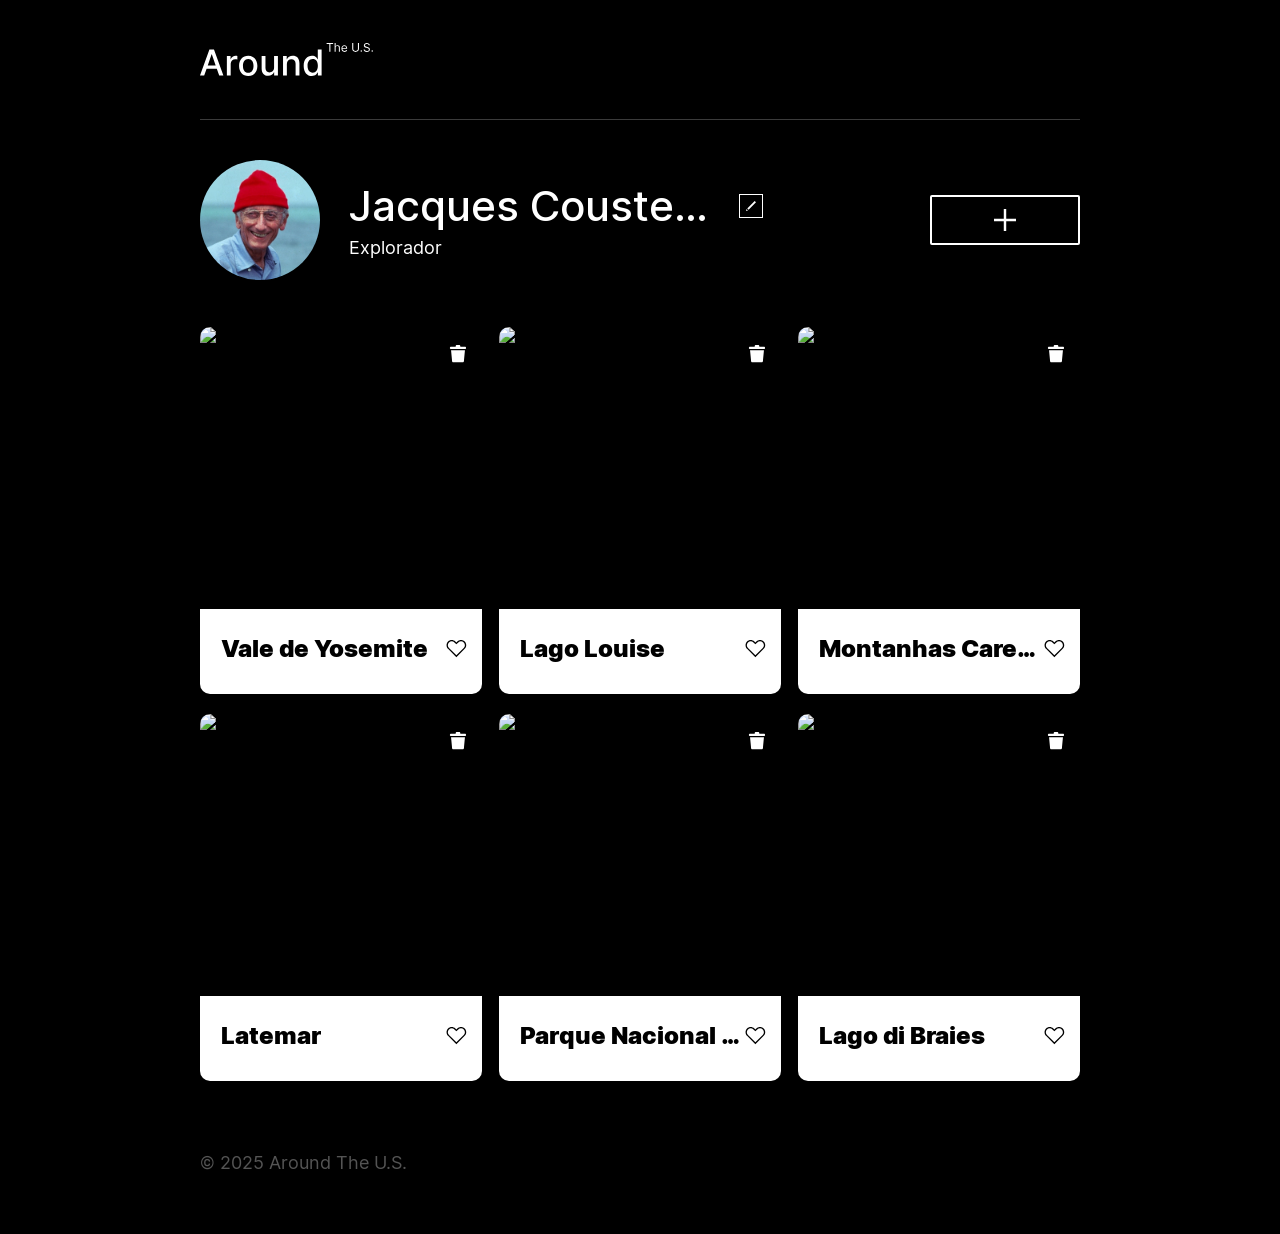
==== index.html @ c012722f "Initial commit" ====
<!DOCTYPE html>
<html lang="pt">
  <head>
    <meta charset="UTF-8" />
    <meta content="width=device-width, initial-scale=1.0" name="viewport" />
    <meta content="ie=edge" http-equiv="X-UA-Compatible" />
    <title>Around The U.S.</title>
    <link href="./pages/index.css" rel="stylesheet" />
  </head>
  <body class="page">
    <div class="page__content">
      <header class="header page__section">
        <img
          alt="Logotipo Around The U.S."
          class="logo header__logo"
          src="./images/logo.svg"
        />
      </header>
      <main class="content">
        <section class="profile page__section">
          <img class="profile__image" src="./images/avatar.jpg" alt="Avatar" />
          <div class="profile__info">
            <h1 class="profile__title">Jacques Cousteau</h1>
            <button
              aria-label="Editar perfil"
              class="profile__edit-button"
              type="button"
            ></button>
            <p class="profile__description">Explorador</p>
          </div>
          <button
            aria-label="Adicionar cartão"
            class="profile__add-button"
            type="button"
          ></button>
        </section>
        <section class="cards page__section">
          <ul class="cards__list">
            <li class="card">
              <img
                class="card__image"
                src="https://practicum-content.s3.us-west-1.amazonaws.com/web-code/moved_yosemite.jpg"
                alt="Vale de Yosemite"
              />
              <button
                aria-label="Excluir cartão"
                class="card__delete-button"
                type="button"
              ></button>
              <div class="card__description">
                <h2 class="card__title">Vale de Yosemite</h2>
                <button
                  aria-label="Botão de curtir"
                  class="card__like-button"
                  type="button"
                ></button>
              </div>
            </li>
            <li class="card">
              <img
                class="card__image"
                src="https://practicum-content.s3.us-west-1.amazonaws.com/web-code/moved_lake-louise.jpg"
                alt="Lago Louise"
              />
              <button
                aria-label="Excluir cartão"
                class="card__delete-button"
                type="button"
              ></button>
              <div class="card__description">
                <h2 class="card__title">Lago Louise</h2>
                <button
                  aria-label="Botão de curtir"
                  class="card__like-button"
                  type="button"
                ></button>
              </div>
            </li>
            <li class="card">
              <img
                class="card__image"
                src="https://practicum-content.s3.us-west-1.amazonaws.com/web-code/moved_bald-mountains.jpg"
                alt="Montanhas Carecas"
              />
              <button
                aria-label="Excluir cartão"
                class="card__delete-button"
                type="button"
              ></button>
              <div class="card__description">
                <h2 class="card__title">Montanhas Carecas</h2>
                <button
                  aria-label="Botão de curtir"
                  class="card__like-button"
                  type="button"
                ></button>
              </div>
            </li>
            <li class="card">
              <img
                class="card__image"
                src="https://practicum-content.s3.us-west-1.amazonaws.com/web-code/moved_latemar.jpg"
                alt="Latemar"
              />
              <button
                aria-label="Excluir cartão"
                class="card__delete-button"
                type="button"
              ></button>
              <div class="card__description">
                <h2 class="card__title">Latemar</h2>
                <button
                  aria-label="Botão de curtir"
                  class="card__like-button"
                  type="button"
                ></button>
              </div>
            </li>
            <li class="card">
              <img
                class="card__image"
                src="https://practicum-content.s3.us-west-1.amazonaws.com/web-code/moved_vanoise.jpg"
                alt="Parque Nacional da Vanoise"
              />
              <button
                aria-label="Excluir cartão"
                class="card__delete-button"
                type="button"
              ></button>
              <div class="card__description">
                <h2 class="card__title">Parque Nacional da Vanoise</h2>
                <button
                  aria-label="Botão de curtir"
                  class="card__like-button"
                  type="button"
                ></button>
              </div>
            </li>
            <li class="card">
              <img
                class="card__image"
                src="https://practicum-content.s3.us-west-1.amazonaws.com/web-code/moved_lago.jpg"
                alt="Lago di Braies"
              />
              <button
                aria-label="Excluir cartão"
                class="card__delete-button"
                type="button"
              ></button>
              <div class="card__description">
                <h2 class="card__title">Lago di Braies</h2>
                <button
                  aria-label="Botão de curtir"
                  class="card__like-button"
                  type="button"
                ></button>
              </div>
            </li>
          </ul>
        </section>
      </main>
      <footer class="footer page__section">
        <p class="footer__copyright">© 2025 Around The U.S.</p>
      </footer>
      <div class="popup" id="edit-popup">
        <div class="popup__content">
          <button
            aria-label="Fechar pop-up"
            class="popup__close"
            type="button"
          ></button>
          <h3 class="popup__title">Editar perfil</h3>
          <form class="popup__form" id="edit-profile-form">
            <input
              class="popup__input popup__input_type_name"
              name="name"
              placeholder="Nome"
              type="text"
            />
            <input
              class="popup__input popup__input_type_description"
              name="description"
              placeholder="Sobre mim"
              type="text"
            />
            <button class="button popup__button" type="submit">Salvar</button>
          </form>
        </div>
      </div>
      <div class="popup" id="new-card-popup">
        <div class="popup__content">
          <button
            aria-label="Fechar pop-up"
            class="popup__close"
            type="button"
          ></button>
          <h3 class="popup__title">Novo local</h3>
          <form class="popup__form" id="new-card-form">
            <input
              class="popup__input popup__input_type_card-name"
              name="place-name"
              placeholder="Título"
              required
              type="text"
            />
            <input
              class="popup__input popup__input_type_url"
              name="link"
              placeholder="Link de Imagem"
              required
              type="url"
            />
            <button class="button popup__button" type="submit">Criar</button>
          </form>
        </div>
      </div>
      <div class="popup" id="image-popup">
        <div class="popup__content popup__content_content_image">
          <button
            aria-label="Fechar pop-up"
            class="popup__close"
            type="button"
          ></button>
          <img alt="" class="popup__image" src="#" />
          <p class="popup__caption"></p>
        </div>
      </div>
    </div>
  </body>
</html>
---- pages/index.css ----
@import url("../vendor/normalize.css");
@import url("../vendor/fonts.css");

@import url("../blocks/page.css");
@import url("../blocks/header.css");
@import url("../blocks/content.css");
@import url("../blocks/footer.css");
@import url("../blocks/profile.css");
@import url("../blocks/cards.css");
@import url("../blocks/card.css");
@import url("../blocks/popup.css");
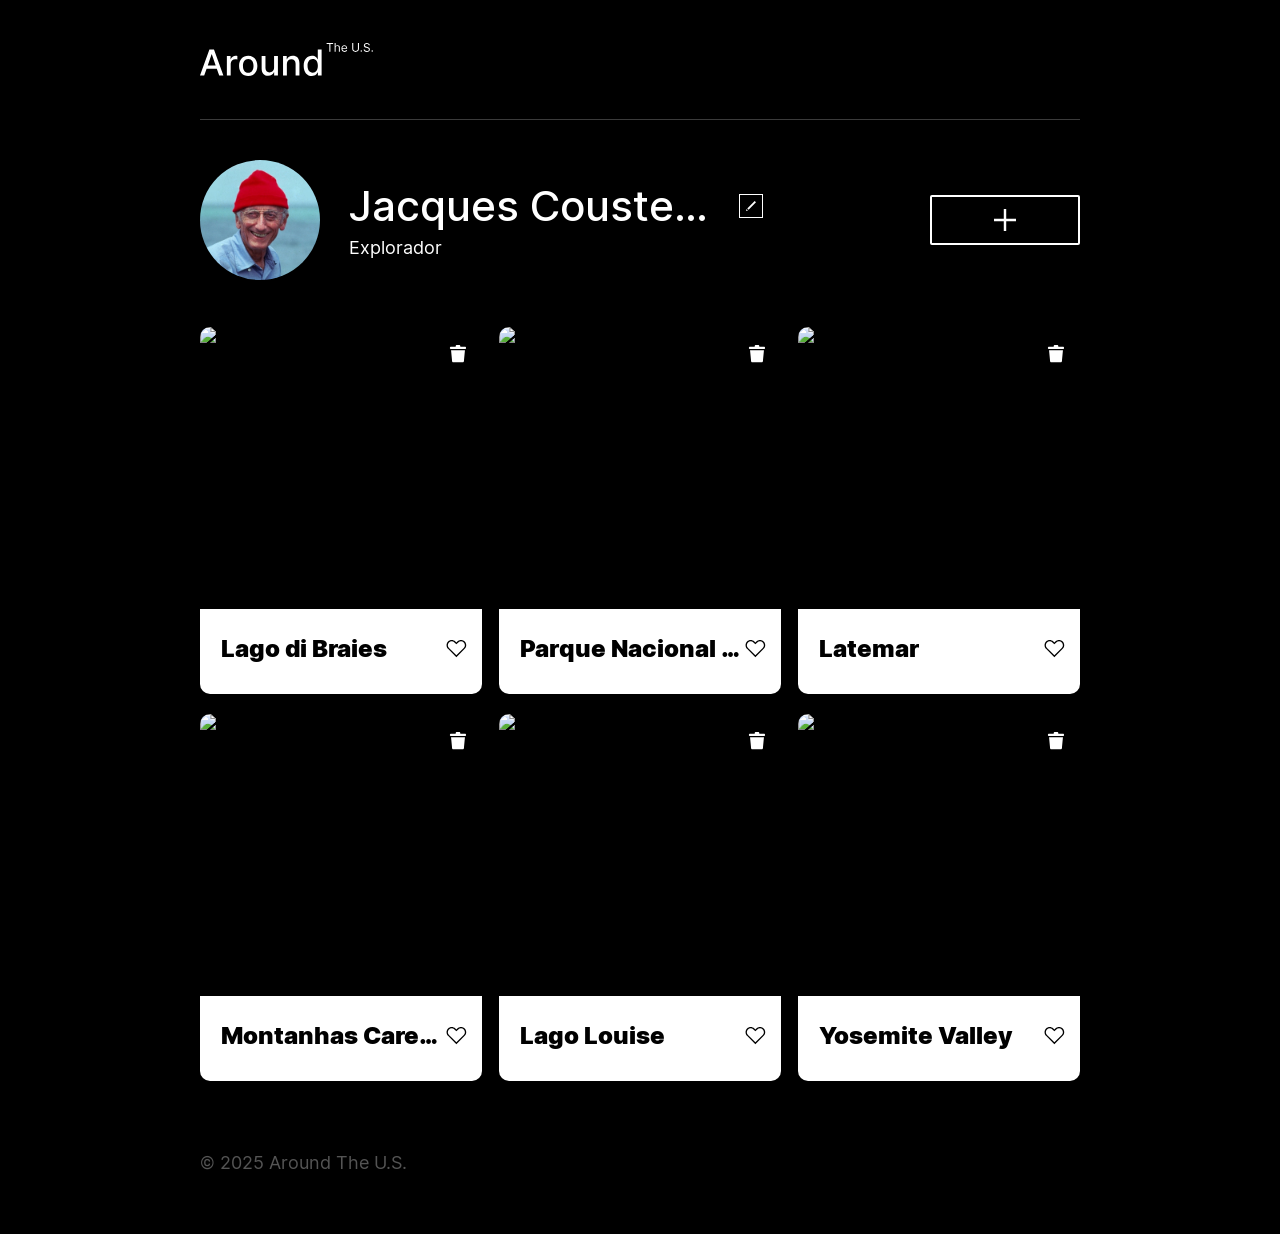
==== commit 5db9d5b7: "Implementa funcionalidades interativas dos cartões" ====
--- a/index.html
+++ b/index.html
@@ -35,133 +35,32 @@
           ></button>
         </section>
         <section class="cards page__section">
-          <ul class="cards__list">
-            <li class="card">
-              <img
-                class="card__image"
-                src="https://practicum-content.s3.us-west-1.amazonaws.com/web-code/moved_yosemite.jpg"
-                alt="Vale de Yosemite"
-              />
-              <button
-                aria-label="Excluir cartão"
-                class="card__delete-button"
-                type="button"
-              ></button>
-              <div class="card__description">
-                <h2 class="card__title">Vale de Yosemite</h2>
-                <button
-                  aria-label="Botão de curtir"
-                  class="card__like-button"
-                  type="button"
-                ></button>
-              </div>
-            </li>
-            <li class="card">
-              <img
-                class="card__image"
-                src="https://practicum-content.s3.us-west-1.amazonaws.com/web-code/moved_lake-louise.jpg"
-                alt="Lago Louise"
-              />
-              <button
-                aria-label="Excluir cartão"
-                class="card__delete-button"
-                type="button"
-              ></button>
-              <div class="card__description">
-                <h2 class="card__title">Lago Louise</h2>
-                <button
-                  aria-label="Botão de curtir"
-                  class="card__like-button"
-                  type="button"
-                ></button>
-              </div>
-            </li>
-            <li class="card">
-              <img
-                class="card__image"
-                src="https://practicum-content.s3.us-west-1.amazonaws.com/web-code/moved_bald-mountains.jpg"
-                alt="Montanhas Carecas"
-              />
-              <button
-                aria-label="Excluir cartão"
-                class="card__delete-button"
-                type="button"
-              ></button>
-              <div class="card__description">
-                <h2 class="card__title">Montanhas Carecas</h2>
-                <button
-                  aria-label="Botão de curtir"
-                  class="card__like-button"
-                  type="button"
-                ></button>
-              </div>
-            </li>
-            <li class="card">
-              <img
-                class="card__image"
-                src="https://practicum-content.s3.us-west-1.amazonaws.com/web-code/moved_latemar.jpg"
-                alt="Latemar"
-              />
-              <button
-                aria-label="Excluir cartão"
-                class="card__delete-button"
-                type="button"
-              ></button>
-              <div class="card__description">
-                <h2 class="card__title">Latemar</h2>
-                <button
-                  aria-label="Botão de curtir"
-                  class="card__like-button"
-                  type="button"
-                ></button>
-              </div>
-            </li>
-            <li class="card">
-              <img
-                class="card__image"
-                src="https://practicum-content.s3.us-west-1.amazonaws.com/web-code/moved_vanoise.jpg"
-                alt="Parque Nacional da Vanoise"
-              />
-              <button
-                aria-label="Excluir cartão"
-                class="card__delete-button"
-                type="button"
-              ></button>
-              <div class="card__description">
-                <h2 class="card__title">Parque Nacional da Vanoise</h2>
-                <button
-                  aria-label="Botão de curtir"
-                  class="card__like-button"
-                  type="button"
-                ></button>
-              </div>
-            </li>
-            <li class="card">
-              <img
-                class="card__image"
-                src="https://practicum-content.s3.us-west-1.amazonaws.com/web-code/moved_lago.jpg"
-                alt="Lago di Braies"
-              />
-              <button
-                aria-label="Excluir cartão"
-                class="card__delete-button"
-                type="button"
-              ></button>
-              <div class="card__description">
-                <h2 class="card__title">Lago di Braies</h2>
-                <button
-                  aria-label="Botão de curtir"
-                  class="card__like-button"
-                  type="button"
-                ></button>
-              </div>
-            </li>
-          </ul>
+          <ul class="cards__list"></ul>
         </section>
       </main>
       <footer class="footer page__section">
         <p class="footer__copyright">© 2025 Around The U.S.</p>
       </footer>
+
+      <template id="card-template">
+        <li class="card">
+          <img class="card__image" src="#" alt="" />
+          <button
+            aria-label="Excluir cartão"
+            class="card__delete-button"
+            type="button"
+          ></button>
+          <div class="card__description">
+            <h2 class="card__title"></h2>
+            <button
+              aria-label="Botão de curtir"
+              class="card__like-button"
+              type="button"
+            ></button>
+          </div>
+        </li>
+      </template>
+
       <div class="popup" id="edit-popup">
         <div class="popup__content">
           <button
@@ -226,5 +125,6 @@
         </div>
       </div>
     </div>
+    <script src="./scripts/index.js"></script>
   </body>
-</html>
+</html>
